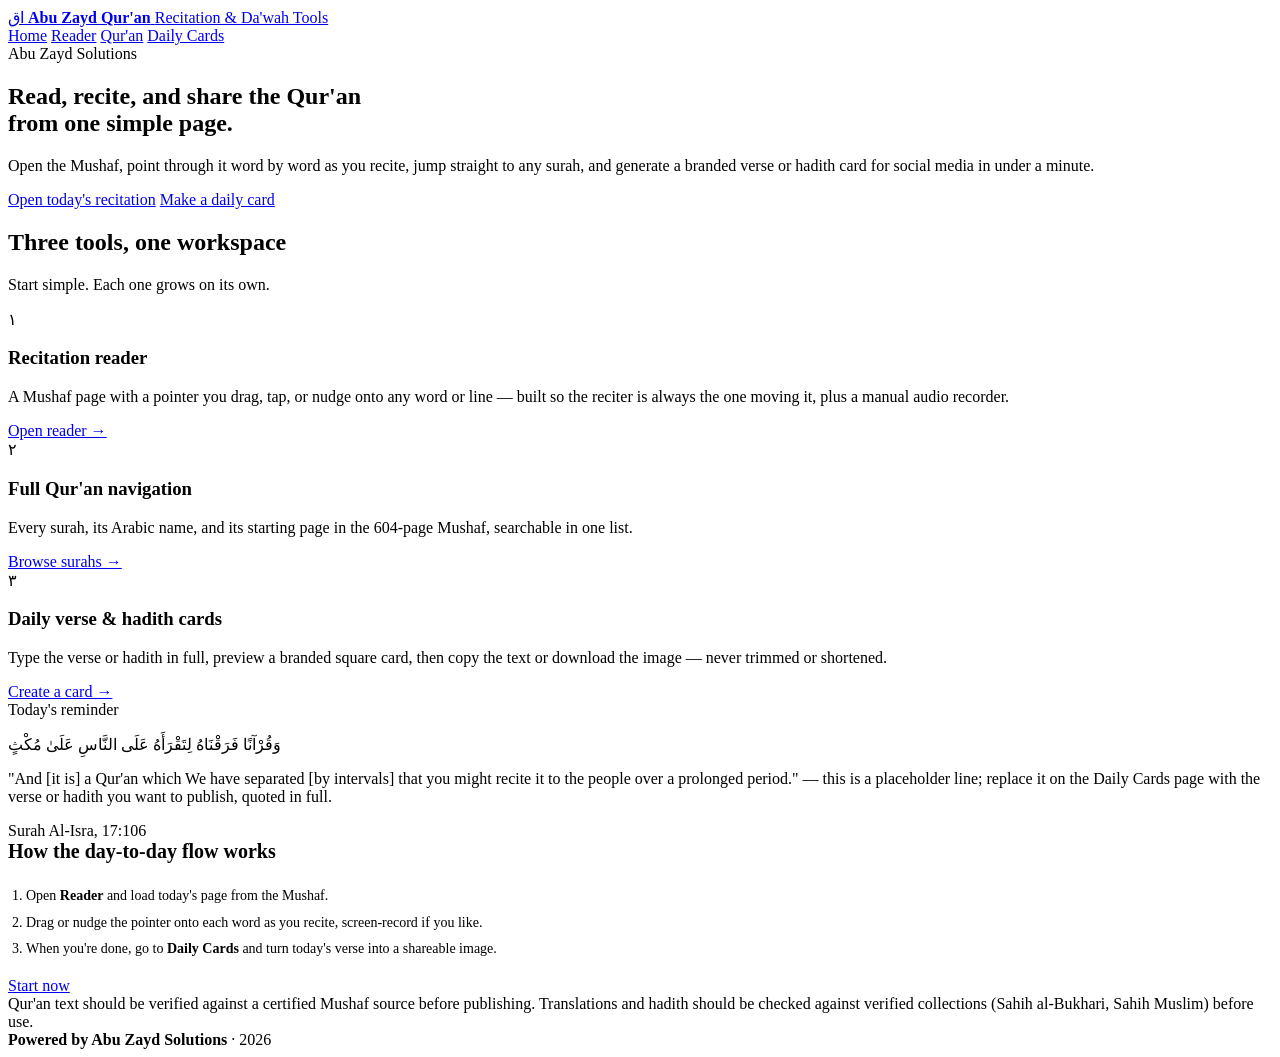
==== index.html @ f9c8d195 "Rename index (1).html to index.html" ====
<!DOCTYPE html>
<html lang="en">
<head>
<meta charset="UTF-8">
<meta name="viewport" content="width=device-width, initial-scale=1.0">
<title>Abu Zayd Qur'an — Recitation & Da'wah Tools</title>
<link rel="stylesheet" href="css/style.css">
</head>
<body>

<header class="site-header">
  <div class="shell">
    <a href="index.html" class="brand">
      <span class="brand-mark">اق</span>
      <span class="brand-text">
        <strong>Abu Zayd Qur'an</strong>
        <span>Recitation &amp; Da'wah Tools</span>
      </span>
    </a>
    <nav class="main-nav">
      <a href="index.html" class="active">Home</a>
      <a href="reader.html">Reader</a>
      <a href="quran.html">Qur'an</a>
      <a href="daily.html">Daily Cards</a>
    </nav>
  </div>
</header>

<main>
  <section class="hero">
    <div class="shell">
      <span class="eyebrow">Abu Zayd Solutions</span>
      <h1>Read, recite, and share the Qur'an<br>from one simple page.</h1>
      <p class="lede">
        Open the Mushaf, point through it word by word as you recite, jump
        straight to any surah, and generate a branded verse or hadith card
        for social media in under a minute.
      </p>
      <div class="hero-cta">
        <a href="reader.html" class="btn btn-primary">Open today's recitation</a>
        <a href="daily.html" class="btn btn-outline">Make a daily card</a>
      </div>
    </div>
  </section>

  <section class="section">
    <div class="shell">
      <div class="section-head">
        <h2>Three tools, one workspace</h2>
        <p>Start simple. Each one grows on its own.</p>
      </div>
      <div class="grid-3">
        <div class="feature-card">
          <div class="num">١</div>
          <h3>Recitation reader</h3>
          <p>A Mushaf page with a pointer you drag, tap, or nudge onto any word or line — built so the reciter is always the one moving it, plus a manual audio recorder.</p>
          <a href="reader.html" class="btn btn-ghost btn-sm">Open reader &rarr;</a>
        </div>
        <div class="feature-card">
          <div class="num">٢</div>
          <h3>Full Qur'an navigation</h3>
          <p>Every surah, its Arabic name, and its starting page in the 604&#8209;page Mushaf, searchable in one list.</p>
          <a href="quran.html" class="btn btn-ghost btn-sm">Browse surahs &rarr;</a>
        </div>
        <div class="feature-card">
          <div class="num">٣</div>
          <h3>Daily verse &amp; hadith cards</h3>
          <p>Type the verse or hadith in full, preview a branded square card, then copy the text or download the image — never trimmed or shortened.</p>
          <a href="daily.html" class="btn btn-ghost btn-sm">Create a card &rarr;</a>
        </div>
      </div>
    </div>
  </section>

  <section class="section">
    <div class="shell">
      <div class="grid-2">
        <div class="verse-block">
          <span class="tag">Today's reminder</span>
          <p class="arabic">وَقُرْآنًا فَرَقْنَاهُ لِتَقْرَأَهُ عَلَى النَّاسِ عَلَىٰ مُكْثٍ</p>
          <p class="translation">"And [it is] a Qur'an which We have separated [by intervals] that you might recite it to the people over a prolonged period." — this is a placeholder line; replace it on the Daily Cards page with the verse or hadith you want to publish, quoted in full.</p>
          <span class="ref">Surah Al-Isra, 17:106</span>
        </div>
        <div class="card">
          <h3 style="font-family:var(--font-display);font-size:20px;margin-top:0;color:var(--green-900);">How the day-to-day flow works</h3>
          <ol style="padding-left:18px;color:var(--ink-soft);font-size:14px;line-height:1.9;">
            <li>Open <strong>Reader</strong> and load today's page from the Mushaf.</li>
            <li>Drag or nudge the pointer onto each word as you recite, screen-record if you like.</li>
            <li>When you're done, go to <strong>Daily Cards</strong> and turn today's verse into a shareable image.</li>
          </ol>
          <a href="reader.html" class="btn btn-primary btn-sm">Start now</a>
        </div>
      </div>
    </div>
  </section>
</main>

<footer class="site-footer">
  <div class="shell">
    Qur'an text should be verified against a certified Mushaf source before publishing.
    Translations and hadith should be checked against verified collections
    (Sahih al-Bukhari, Sahih Muslim) before use.
    <br>
    <strong>Powered by Abu Zayd Solutions</strong> &middot; 2026
  </div>
</footer>

</body>
</html>
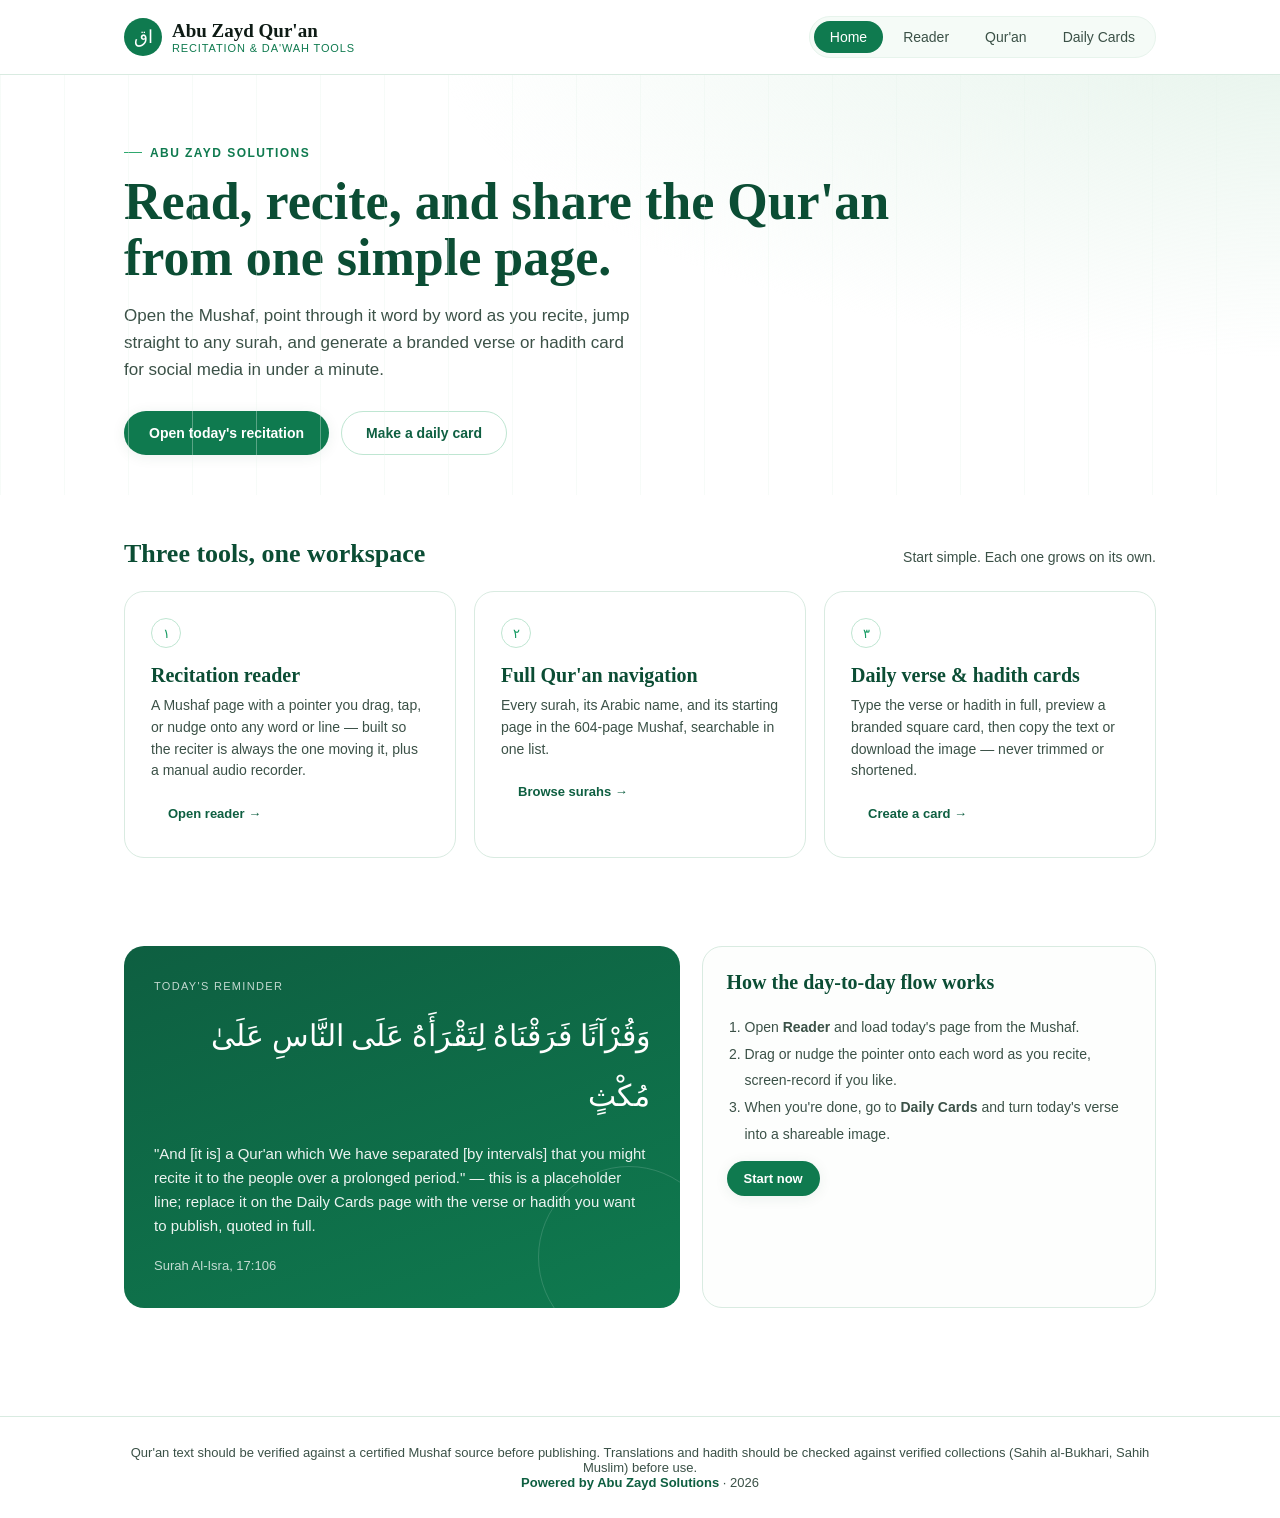
==== commit 88f54f47: "Update index.html" ====
--- a/index.html
+++ b/index.html
@@ -4,7 +4,8 @@
 <meta charset="UTF-8">
 <meta name="viewport" content="width=device-width, initial-scale=1.0">
 <title>Abu Zayd Qur'an — Recitation & Da'wah Tools</title>
-<link rel="stylesheet" href="css/style.css">
+<link rel="stylesheet" href="style.css">
+  <script src="reader.js"></script>
 </head>
 <body>
 
--- a/style.css
+++ b/style.css
@@ -0,0 +1,351 @@
+/* ============================================================
+   Abu Zayd Solutions — Qur'an Recitation Platform
+   Design tokens: pure white + green, manuscript-inspired
+   ============================================================ */
+
+@import url('https://fonts.googleapis.com/css2?family=Amiri+Quran&family=Amiri:wght@400;700&family=Reem+Kufi:wght@400;500;700&family=Cormorant+Garamond:ital,wght@0,500;0,600;1,500&family=Inter:wght@400;500;600;700&display=swap');
+
+:root{
+  /* color */
+  --green-900:#0B4D34;
+  --green-800:#0E5F41;
+  --green-700:#0F7A4F;
+  --green-600:#159A62;
+  --green-500:#2FA86E;
+  --green-200:#BFE6D2;
+  --green-100:#E7F4EC;
+  --green-050:#F5FBF7;
+  --white:#FFFFFF;
+  --ink:#0E1B15;
+  --ink-soft:#3B5147;
+  --paper:#FDFEFD;
+  --line:#D9EBE1;
+
+  /* type */
+  --font-arabic:'Amiri Quran','Amiri',serif;
+  --font-arabic-kufi:'Reem Kufi',sans-serif;
+  --font-display:'Cormorant Garamond',serif;
+  --font-ui:'Inter',sans-serif;
+
+  /* rhythm */
+  --radius-sm:6px;
+  --radius-md:12px;
+  --radius-lg:20px;
+  --shadow-soft:0 2px 14px rgba(11,77,52,0.08);
+  --shadow-lift:0 12px 32px rgba(11,77,52,0.14);
+}
+
+*{box-sizing:border-box;}
+html,body{margin:0;padding:0;}
+body{
+  background:var(--white);
+  color:var(--ink);
+  font-family:var(--font-ui);
+  -webkit-font-smoothing:antialiased;
+}
+a{color:inherit;text-decoration:none;}
+img{max-width:100%;display:block;}
+button{font-family:inherit;cursor:pointer;}
+ul{list-style:none;margin:0;padding:0;}
+
+/* ---------- layout shell ---------- */
+.shell{max-width:1080px;margin:0 auto;padding:0 24px;}
+
+.site-header{
+  border-bottom:1px solid var(--line);
+  background:var(--white);
+  position:sticky;top:0;z-index:40;
+}
+.site-header .shell{
+  display:flex;align-items:center;justify-content:space-between;
+  padding-top:16px;padding-bottom:16px;
+}
+.brand{display:flex;align-items:center;gap:10px;}
+.brand-mark{
+  width:38px;height:38px;border-radius:50%;
+  background:var(--green-700);
+  display:flex;align-items:center;justify-content:center;
+  font-family:var(--font-arabic-kufi);
+  color:var(--white);font-size:18px;
+}
+.brand-text{display:flex;flex-direction:column;line-height:1.15;}
+.brand-text strong{font-family:var(--font-display);font-size:19px;font-weight:600;}
+.brand-text span{font-size:11px;letter-spacing:.08em;text-transform:uppercase;color:var(--green-700);}
+
+.main-nav{display:flex;gap:4px;background:var(--green-050);border:1px solid var(--green-100);border-radius:999px;padding:4px;}
+.main-nav a{
+  padding:8px 16px;border-radius:999px;font-size:14px;font-weight:500;color:var(--ink-soft);
+  transition:background .15s ease,color .15s ease;
+}
+.main-nav a:hover{color:var(--green-800);}
+.main-nav a.active{background:var(--green-700);color:var(--white);}
+
+.site-footer{
+  border-top:1px solid var(--line);
+  margin-top:64px;padding:28px 0;
+  text-align:center;
+  color:var(--ink-soft);
+  font-size:13px;
+}
+.site-footer strong{color:var(--green-800);}
+
+/* ---------- hero / home ---------- */
+.hero{
+  background:
+    radial-gradient(120% 140% at 100% -10%, var(--green-100) 0%, transparent 55%),
+    var(--white);
+  padding:64px 0 40px;
+  position:relative;
+  overflow:hidden;
+}
+.hero::before{
+  content:"";
+  position:absolute;inset:0;
+  background-image:repeating-linear-gradient(90deg, var(--green-100) 0 1px, transparent 1px 64px);
+  opacity:.35;
+  pointer-events:none;
+}
+.eyebrow{
+  display:inline-flex;align-items:center;gap:8px;
+  font-size:12px;letter-spacing:.12em;text-transform:uppercase;
+  color:var(--green-700);font-weight:600;margin-bottom:14px;
+}
+.eyebrow::before{content:"";width:18px;height:1px;background:var(--green-500);}
+.hero h1{
+  font-family:var(--font-display);font-weight:600;
+  font-size:clamp(32px,5vw,52px);line-height:1.08;margin:0 0 16px;color:var(--green-900);
+}
+.hero p.lede{font-size:17px;color:var(--ink-soft);max-width:520px;margin:0 0 28px;line-height:1.6;}
+.hero-cta{display:flex;gap:12px;flex-wrap:wrap;}
+
+.btn{
+  display:inline-flex;align-items:center;gap:8px;
+  padding:13px 24px;border-radius:999px;
+  font-size:14px;font-weight:600;border:1px solid transparent;
+  transition:transform .12s ease, box-shadow .12s ease, background .12s ease;
+}
+.btn:active{transform:translateY(1px);}
+.btn-primary{background:var(--green-700);color:var(--white);box-shadow:var(--shadow-soft);}
+.btn-primary:hover{background:var(--green-800);box-shadow:var(--shadow-lift);}
+.btn-outline{background:var(--white);color:var(--green-800);border-color:var(--green-200);}
+.btn-outline:hover{border-color:var(--green-700);background:var(--green-050);}
+.btn-ghost{background:transparent;color:var(--green-800);}
+.btn-ghost:hover{background:var(--green-050);}
+.btn-sm{padding:9px 16px;font-size:13px;}
+.btn[disabled]{opacity:.45;cursor:not-allowed;}
+
+/* ---------- section cards ---------- */
+.section{padding:44px 0;}
+.section-head{display:flex;align-items:baseline;justify-content:space-between;gap:16px;margin-bottom:22px;flex-wrap:wrap;}
+.section-head h2{font-family:var(--font-display);font-size:26px;font-weight:600;color:var(--green-900);margin:0;}
+.section-head p{color:var(--ink-soft);font-size:14px;margin:4px 0 0;}
+
+.grid-3{display:grid;grid-template-columns:repeat(3,1fr);gap:18px;}
+.grid-2{display:grid;grid-template-columns:1.1fr .9fr;gap:22px;}
+
+.card{
+  background:var(--paper);
+  border:1px solid var(--line);
+  border-radius:var(--radius-lg);
+  padding:24px;
+}
+.card-quiet{background:var(--green-050);border-color:var(--green-100);}
+
+.feature-card{
+  border-radius:var(--radius-lg);border:1px solid var(--line);background:var(--white);
+  padding:26px;transition:box-shadow .15s ease, transform .15s ease;
+}
+.feature-card:hover{box-shadow:var(--shadow-soft);transform:translateY(-2px);}
+.feature-card .num{
+  font-family:var(--font-arabic-kufi);font-size:13px;color:var(--green-600);
+  border:1px solid var(--green-200);border-radius:999px;width:30px;height:30px;
+  display:flex;align-items:center;justify-content:center;margin-bottom:16px;
+}
+.feature-card h3{font-family:var(--font-display);font-size:20px;margin:0 0 8px;color:var(--green-900);}
+.feature-card p{font-size:14px;color:var(--ink-soft);line-height:1.55;margin:0 0 14px;}
+
+/* ---------- daily verse preview block ---------- */
+.verse-block{
+  border-radius:var(--radius-lg);
+  background:linear-gradient(160deg,var(--green-800),var(--green-700));
+  color:var(--white);
+  padding:34px 30px;
+  position:relative;
+  overflow:hidden;
+}
+.verse-block::after{
+  content:"";position:absolute;right:-40px;bottom:-40px;width:180px;height:180px;
+  border:1px solid rgba(255,255,255,.15);border-radius:50%;
+}
+.verse-block .tag{font-size:11px;letter-spacing:.12em;text-transform:uppercase;opacity:.75;margin-bottom:14px;display:block;}
+.verse-block .arabic{font-family:var(--font-arabic);font-size:30px;line-height:2;direction:rtl;margin:0 0 16px;}
+.verse-block .translation{font-size:15px;line-height:1.6;opacity:.92;margin:0 0 18px;}
+.verse-block .ref{font-size:13px;opacity:.75;}
+
+/* ============================================================
+   READER PAGE
+   ============================================================ */
+.reader-shell{padding:20px 0 60px;}
+.reader-toolbar{
+  display:flex;align-items:center;justify-content:space-between;gap:16px;flex-wrap:wrap;
+  padding:14px 18px;border:1px solid var(--line);border-radius:var(--radius-md);
+  background:var(--green-050);margin-bottom:18px;
+}
+.reader-toolbar .group{display:flex;align-items:center;gap:8px;}
+.page-indicator{font-family:var(--font-display);font-size:18px;color:var(--green-900);min-width:110px;text-align:center;}
+.icon-btn{
+  width:38px;height:38px;border-radius:50%;border:1px solid var(--green-200);
+  background:var(--white);display:flex;align-items:center;justify-content:center;
+  color:var(--green-800);font-size:16px;transition:background .12s ease,border-color .12s ease;
+}
+.icon-btn:hover{background:var(--green-100);border-color:var(--green-500);}
+.icon-btn[disabled]{opacity:.4;cursor:not-allowed;}
+
+.mushaf-frame{
+  position:relative;
+  max-width:640px;margin:0 auto;
+  background:var(--paper);
+  border:1px solid var(--line);
+  border-radius:var(--radius-md);
+  box-shadow:var(--shadow-lift);
+  overflow:hidden;
+  user-select:none;
+}
+.mushaf-frame .page-img{
+  width:100%;display:block;
+  background:var(--green-050);
+}
+.mushaf-frame .page-fallback{
+  aspect-ratio:2/3;display:flex;flex-direction:column;align-items:center;justify-content:center;
+  gap:10px;color:var(--green-700);background:
+    repeating-linear-gradient(0deg, var(--green-050) 0 42px, var(--white) 42px 84px);
+  text-align:center;padding:24px;
+}
+.mushaf-frame .page-fallback strong{font-family:var(--font-display);font-size:20px;color:var(--green-900);}
+.mushaf-frame .page-fallback span{font-size:12px;color:var(--ink-soft);max-width:320px;}
+
+/* pointer overlay — a small marker the reciter drags or nudges
+   word-by-word and line-by-line; it never moves by itself */
+#pointerOverlay{position:absolute;inset:0;cursor:crosshair;}
+.pointer-marker{
+  position:absolute;
+  width:15%;height:5.5%;
+  min-width:56px;min-height:26px;
+  border-radius:6px;
+  background:rgba(47,168,110,0.18);
+  border:2px solid var(--green-600);
+  box-shadow:0 0 0 3px rgba(47,168,110,0.12), 0 4px 14px rgba(15,122,79,.22);
+  transform:translate(-2%,-50%);
+  cursor:grab;
+  touch-action:none;
+}
+.pointer-marker.dragging{cursor:grabbing;background:rgba(47,168,110,0.26);}
+.pointer-marker.hidden-marker{display:none;}
+
+.reader-controls{
+  display:flex;align-items:center;justify-content:center;gap:14px;
+  margin-top:16px;flex-wrap:wrap;
+}
+.pointer-controls{
+  display:flex;align-items:center;gap:6px;
+  border:1px solid var(--line);border-radius:999px;padding:6px 10px 6px 16px;background:var(--white);
+}
+.pointer-controls span{font-size:12px;color:var(--ink-soft);letter-spacing:.04em;text-transform:uppercase;margin-right:2px;}
+.pointer-controls .divider{width:1px;height:20px;background:var(--line);margin:0 4px;}
+
+.audio-panel{
+  display:flex;align-items:center;justify-content:center;gap:14px;
+  margin-top:18px;padding:14px 18px;border:1px solid var(--line);border-radius:var(--radius-md);
+  background:var(--green-050);flex-wrap:wrap;
+}
+.audio-panel audio{flex:1;min-width:200px;}
+.record-dot{width:9px;height:9px;border-radius:50%;background:#d64545;display:inline-block;margin-inline-end:6px;}
+.record-dot.live{animation:pulse 1.1s infinite;}
+@keyframes pulse{0%{opacity:1;}50%{opacity:.25;}100%{opacity:1;}}
+
+/* ============================================================
+   QUR'AN NAVIGATION PAGE
+   ============================================================ */
+.nav-toolbar{display:flex;gap:12px;margin-bottom:22px;flex-wrap:wrap;align-items:center;}
+.search-input{
+  flex:1;min-width:200px;padding:12px 16px;border-radius:999px;border:1px solid var(--line);
+  font-size:14px;background:var(--paper);
+}
+.search-input:focus{outline:none;border-color:var(--green-500);}
+
+.surah-list{
+  border:1px solid var(--line);border-radius:var(--radius-lg);overflow:hidden;background:var(--white);
+}
+.surah-row{
+  display:grid;grid-template-columns:44px 1fr auto auto;align-items:center;gap:14px;
+  padding:14px 18px;border-bottom:1px solid var(--line);
+  transition:background .12s ease;
+}
+.surah-row:last-child{border-bottom:none;}
+.surah-row:hover{background:var(--green-050);}
+.surah-index{
+  width:34px;height:34px;border-radius:50%;border:1px solid var(--green-200);
+  display:flex;align-items:center;justify-content:center;font-size:12px;color:var(--green-700);font-weight:600;
+}
+.surah-names{display:flex;flex-direction:column;}
+.surah-names .en{font-weight:600;font-size:14.5px;color:var(--ink);}
+.surah-names .ar{font-family:var(--font-arabic);font-size:16px;color:var(--green-800);direction:rtl;}
+.surah-meta{font-size:12px;color:var(--ink-soft);}
+.surah-page-btn{
+  font-size:12.5px;font-weight:600;color:var(--green-700);
+  border:1px solid var(--green-200);padding:7px 14px;border-radius:999px;background:var(--green-050);
+}
+.surah-page-btn:hover{background:var(--green-100);}
+
+/* ============================================================
+   DAILY CARD GENERATOR
+   ============================================================ */
+.daily-layout{display:grid;grid-template-columns:1fr 1fr;gap:26px;align-items:start;}
+.daily-form label{display:block;font-size:12.5px;font-weight:600;color:var(--green-800);margin:16px 0 6px;letter-spacing:.02em;}
+.daily-form label:first-child{margin-top:0;}
+.daily-form textarea,.daily-form input[type=text],.daily-form select{
+  width:100%;padding:11px 14px;border:1px solid var(--line);border-radius:var(--radius-sm);
+  font-family:var(--font-ui);font-size:14px;background:var(--paper);resize:vertical;
+}
+.daily-form textarea:focus,.daily-form input:focus,.daily-form select:focus{outline:none;border-color:var(--green-500);}
+.daily-form .arabic-field{font-family:var(--font-arabic);font-size:19px;direction:rtl;line-height:1.9;}
+.radio-row{display:flex;gap:10px;}
+.radio-row label{
+  flex:1;margin:0;display:flex;align-items:center;justify-content:center;gap:6px;
+  padding:9px;border:1px solid var(--line);border-radius:var(--radius-sm);font-weight:500;font-size:13px;
+  color:var(--ink-soft);cursor:pointer;
+}
+.radio-row input{margin:0;}
+.radio-row input:checked + span{color:var(--green-800);}
+
+.card-preview-wrap{position:sticky;top:96px;display:flex;flex-direction:column;align-items:center;gap:16px;}
+#dailyCanvas{
+  width:100%;max-width:420px;border-radius:var(--radius-lg);box-shadow:var(--shadow-lift);border:1px solid var(--line);
+}
+.preview-actions{display:flex;gap:10px;flex-wrap:wrap;justify-content:center;}
+.copy-feedback{font-size:12.5px;color:var(--green-700);font-weight:600;min-height:16px;}
+
+/* ---------- responsive ---------- */
+@media (max-width:860px){
+  .grid-3{grid-template-columns:1fr;}
+  .grid-2{grid-template-columns:1fr;}
+  .daily-layout{grid-template-columns:1fr;}
+  .card-preview-wrap{position:static;}
+  .main-nav{order:3;width:100%;justify-content:space-between;}
+  .site-header .shell{flex-wrap:wrap;}
+}
+@media (max-width:520px){
+  .hero{padding:44px 0 30px;}
+  .surah-row{grid-template-columns:34px 1fr auto;}
+  .surah-meta{display:none;}
+}
+
+/* reduced motion */
+@media (prefers-reduced-motion:reduce){
+  *{transition:none !important;animation:none !important;}
+}
+
+/* focus visibility */
+a:focus-visible,button:focus-visible,input:focus-visible,textarea:focus-visible,select:focus-visible{
+  outline:2px solid var(--green-600);outline-offset:2px;
+}
